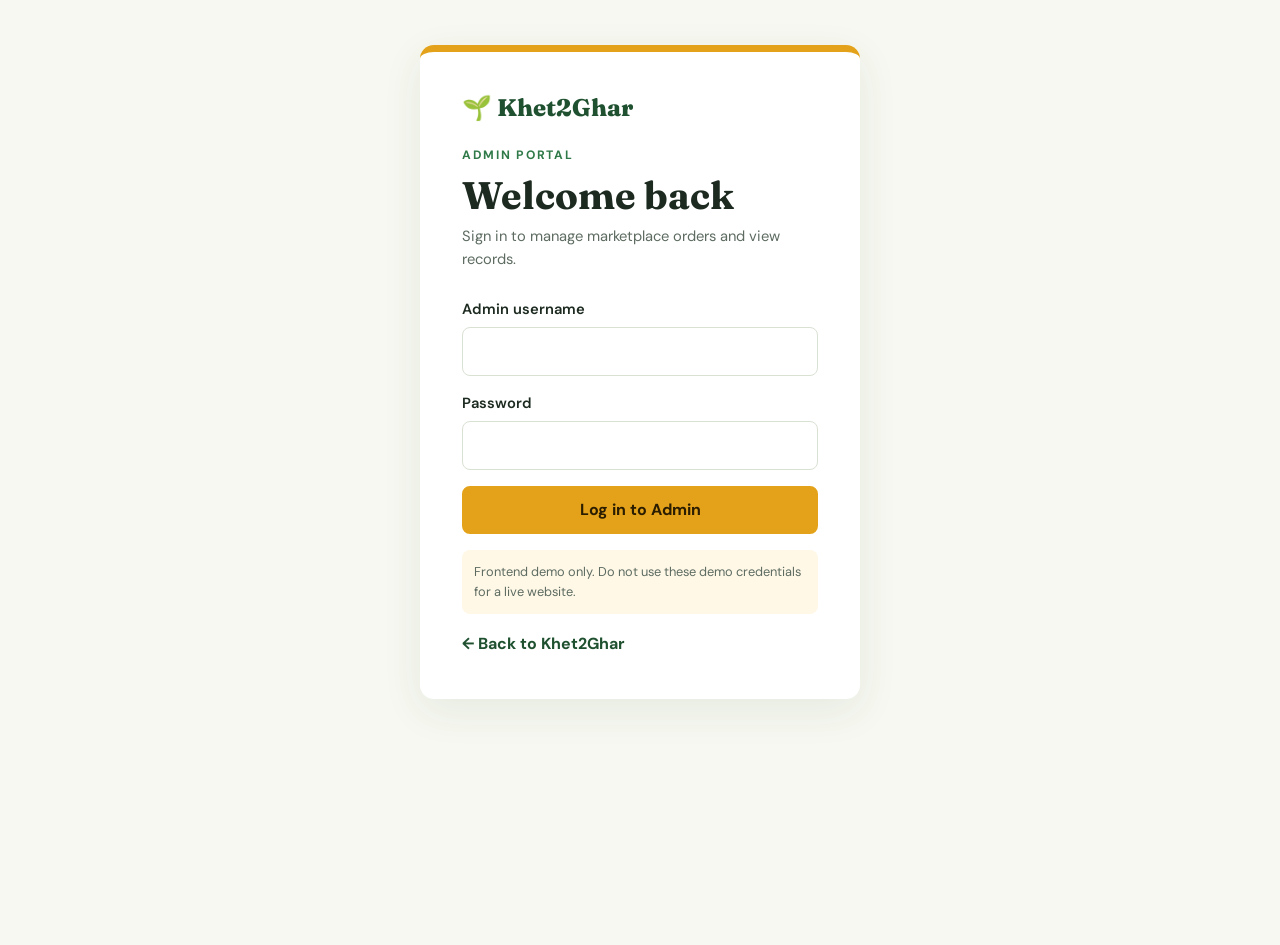
==== admin.html @ 10457325 "Add files via upload" ====
<!DOCTYPE html>
<html lang="en">
<head>
  <meta charset="UTF-8">
  <meta name="viewport" content="width=device-width, initial-scale=1">
  <title>Khet2Ghar | Admin Login</title>
  <link rel="preconnect" href="https://fonts.googleapis.com">
  <link rel="preconnect" href="https://fonts.gstatic.com" crossorigin>
  <link href="https://fonts.googleapis.com/css2?family=DM+Sans:wght@400;500;700&family=Fraunces:opsz,wght@9..144,600;9..144,800&display=swap" rel="stylesheet">
  <link rel="stylesheet" href="admin.css">
</head>
<body>
  <main class="page">
    <section id="loginPanel" class="login-panel">
      <a class="brand" href="index.html">🌱 Khet2Ghar</a>
      <p class="eyebrow">ADMIN PORTAL</p>
      <h1>Welcome back</h1>
      <p class="muted">Sign in to manage marketplace orders and view records.</p>
      <form id="adminLoginForm">
        <label>Admin username
          <input id="adminUsername" name="username" autocomplete="username" required>
        </label>
        <label>Password
          <input id="adminPassword" name="password" type="password" autocomplete="current-password" required>
        </label>
        <p id="loginError" class="error" role="alert" hidden>Incorrect admin username or password.</p>
        <button class="btn" type="submit">Log in to Admin</button>
      </form>
      <p class="small-note">Frontend demo only. Do not use these demo credentials for a live website.</p>
      <a class="back-link" href="index.html">← Back to Khet2Ghar</a>
    </section>

    <section id="dashboardPanel" hidden>
      <header class="topbar">
        <a class="brand" href="index.html">🌱 Khet2Ghar</a>
        <div class="top-actions"><span class="admin-tag">Administrator</span><button id="logoutBtn" class="btn btn-outline" type="button">Log out</button></div>
      </header>
      <div class="dashboard">
        <div class="heading-row">
          <div><p class="eyebrow">ADMIN OVERVIEW</p><h1>Dashboard</h1><p class="muted">Marketplace summary and order management</p></div>
          <button id="refreshBtn" class="btn btn-outline" type="button">↻ Refresh</button>
        </div>
        <div class="notice" id="dataNotice">Showing records stored in this browser only. Shared records require a connected backend.</div>
        <div class="stats-grid">
          <article class="stat-card"><span>👨‍🌾 Farmers</span><strong id="farmersCount">0</strong></article>
          <article class="stat-card"><span>🛒 Buyers</span><strong id="buyersCount">0</strong></article>
          <article class="stat-card"><span>🌾 Products listed</span><strong id="productsCount">0</strong></article>
          <article class="stat-card"><span>📦 Orders</span><strong id="ordersCount">0</strong></article>
          <article class="stat-card"><span>₹ Total sales</span><strong id="salesCount">₹0</strong></article>
        </div>

        <section class="orders-panel">
          <div class="orders-heading">
            <div><h2>Order Management</h2><p class="muted">Search, filter and export order records.</p></div>
            <button id="exportBtn" class="btn" type="button">Download CSV / Excel</button>
          </div>
          <div class="filters">
            <input id="searchOrders" type="search" placeholder="Search customer, product or order ID…" aria-label="Search orders">
            <select id="statusFilter" aria-label="Filter by order status">
              <option value="">All statuses</option>
              <option value="Confirmed">Confirmed</option>
              <option value="Processing">Processing</option>
              <option value="Shipped">Shipped</option>
              <option value="Delivered">Delivered</option>
              <option value="Cancelled">Cancelled</option>
            </select>
          </div>
          <div class="table-wrap">
            <table>
              <thead><tr>
                <th>Order ID</th><th>Customer</th><th>Product</th><th>Quantity (kg)</th>
                <th>Total (₹)</th><th>Payment</th><th>Order date</th><th>Status</th>
              </tr></thead>
              <tbody id="ordersBody"><tr><td colspan="8" class="empty">No orders found in this browser.</td></tr></tbody>
            </table>
          </div>
          <p id="resultCount" class="muted result-count">0 orders</p>
        </section>
        <footer>© Khet2Ghar · Admin demo</footer>
      </div>
    </section>
  </main>
  <script src="admin.js"></script>
</body>
</html>
---- admin.css ----
:root{
  --leaf:#1f5130;--leaf-2:#2f7a48;--mint:#e6f0e3;--paper:#f7f8f1;
  --ink:#1c2a20;--muted:#5d6b61;--turmeric:#e3a21a;--line:#d9e1d3;--white:#fff;--err:#b3261e;
}
*{box-sizing:border-box;margin:0}
body{font:16px/1.55 'DM Sans',system-ui,sans-serif;background:var(--paper);color:var(--ink)}
h1,h2,.brand{font-family:'Fraunces',Georgia,serif;line-height:1.15}
a{color:inherit;text-decoration:none}
button,input,select{font:inherit}
button,a,input,select{outline-offset:3px}
[hidden]{display:none!important}
.brand{font-size:1.5rem;font-weight:800;color:var(--leaf)}
.muted{color:var(--muted);font-size:.92rem}
.eyebrow{font-size:.76rem;letter-spacing:.14em;font-weight:700;color:var(--leaf-2);margin-top:22px}
.page{min-height:100vh}
.login-panel{width:min(92%,440px);margin:5vh auto;background:var(--white);padding:clamp(24px,5vw,42px);border-radius:14px;border-top:7px solid var(--turmeric);box-shadow:0 12px 40px #1f513015}
.login-panel h1{font-size:2.4rem;margin:8px 0}
.login-panel form{display:grid;gap:16px;margin:28px 0 16px}
label{display:grid;gap:6px;font-weight:600;font-size:.92rem}
input,select{width:100%;padding:12px;border:1px solid var(--line);border-radius:8px;background:#fff;color:var(--ink)}
input:focus,select:focus{border-color:var(--leaf-2);outline:3px solid #2f7a4822}
.btn{border:2px solid var(--turmeric);background:var(--turmeric);color:#2b1d00;padding:10px 17px;border-radius:8px;font-weight:700;cursor:pointer}
.btn:hover{filter:brightness(1.04)}
.btn-outline{background:transparent;border-color:var(--leaf);color:var(--leaf)}
.error{color:var(--err);font-size:.9rem}
.small-note{font-size:.8rem;color:var(--muted);padding:12px;background:#fff8e7;border-radius:8px}
.back-link{display:inline-block;margin-top:18px;color:var(--leaf);font-weight:700}
.topbar{display:flex;align-items:center;justify-content:space-between;gap:16px;background:var(--leaf);padding:16px 5vw;color:#fff;border-bottom:5px solid var(--turmeric)}
.topbar .brand{color:#fff}
.top-actions{display:flex;align-items:center;gap:12px}
.admin-tag{font-size:.85rem;color:#e4f0e5}
.dashboard{padding:34px 5vw;max-width:1600px;margin:auto}
.heading-row,.orders-heading{display:flex;align-items:center;justify-content:space-between;gap:18px;flex-wrap:wrap}
.heading-row h1{font-size:clamp(2rem,4vw,2.8rem);margin:5px 0}
.heading-row .eyebrow{margin-top:0}
.notice{margin:22px 0;padding:12px 16px;background:var(--mint);border-left:4px solid var(--leaf-2);border-radius:6px;color:var(--leaf);font-size:.9rem}
.stats-grid{display:grid;grid-template-columns:repeat(5,minmax(0,1fr));gap:14px;margin:22px 0 30px}
.stat-card{background:var(--white);border:1px solid var(--line);border-top:4px solid var(--leaf-2);border-radius:10px;padding:18px;display:grid;gap:10px}
.stat-card span{font-size:.9rem;color:var(--muted)}
.stat-card strong{font-size:clamp(1.4rem,2.8vw,2rem);color:var(--leaf);overflow-wrap:anywhere}
.orders-panel{background:#fff;border:1px solid var(--line);border-radius:12px;padding:22px}
.orders-heading h2{font-size:1.7rem;margin-bottom:5px}
.filters{display:grid;grid-template-columns:minmax(0,2fr) minmax(180px,1fr);gap:12px;margin:20px 0}
.table-wrap{overflow:auto;border:1px solid var(--line);border-radius:8px}
table{border-collapse:collapse;width:100%;min-width:980px;background:#fff;font-size:.9rem}
th,td{padding:12px 14px;text-align:left;border-bottom:1px solid var(--line);white-space:nowrap}
th{background:var(--mint);color:var(--leaf);font-weight:700;position:sticky;top:0}
tbody tr:hover{background:#fbfcf8}
.status{display:inline-block;padding:4px 9px;border-radius:99px;background:#edf4e9;color:var(--leaf);font-size:.8rem;font-weight:700}
.status.cancelled{background:#fdebea;color:var(--err)}
.status.shipped{background:#eaf1ff;color:#234e9a}
.status.delivered{background:#e1f4e8;color:#176b3a}
.empty{text-align:center;color:var(--muted);padding:28px}
.result-count{margin-top:12px}
footer{text-align:center;color:var(--muted);font-size:.85rem;padding:28px 0 6px}
@media(max-width:1000px){.stats-grid{grid-template-columns:repeat(3,minmax(0,1fr))}}
@media(max-width:620px){.topbar{align-items:flex-start;flex-direction:column}.top-actions{width:100%;justify-content:space-between}.dashboard{padding:24px 4vw}.stats-grid{grid-template-columns:repeat(2,minmax(0,1fr))}.filters{grid-template-columns:1fr}.orders-panel{padding:14px}.orders-heading .btn{width:100%}}
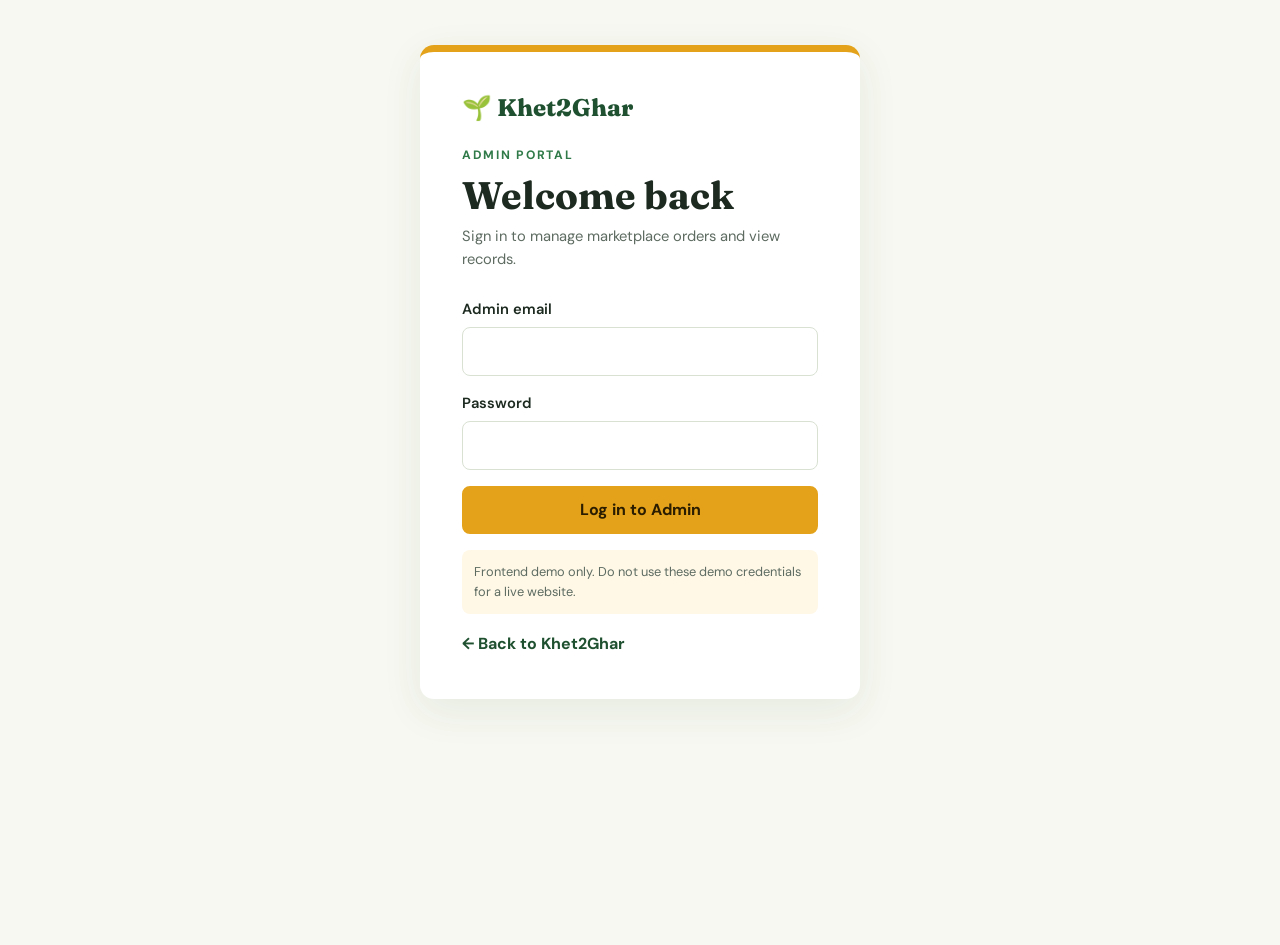
==== commit 11a7011e: "Update admin.html" ====
--- a/admin.html
+++ b/admin.html
@@ -17,8 +17,8 @@
       <h1>Welcome back</h1>
       <p class="muted">Sign in to manage marketplace orders and view records.</p>
       <form id="adminLoginForm">
-        <label>Admin username
-          <input id="adminUsername" name="username" autocomplete="username" required>
+        <label>Admin email
+  <input id="adminUsername" name="email" type="email" autocomplete="username" required>
         </label>
         <label>Password
           <input id="adminPassword" name="password" type="password" autocomplete="current-password" required>
